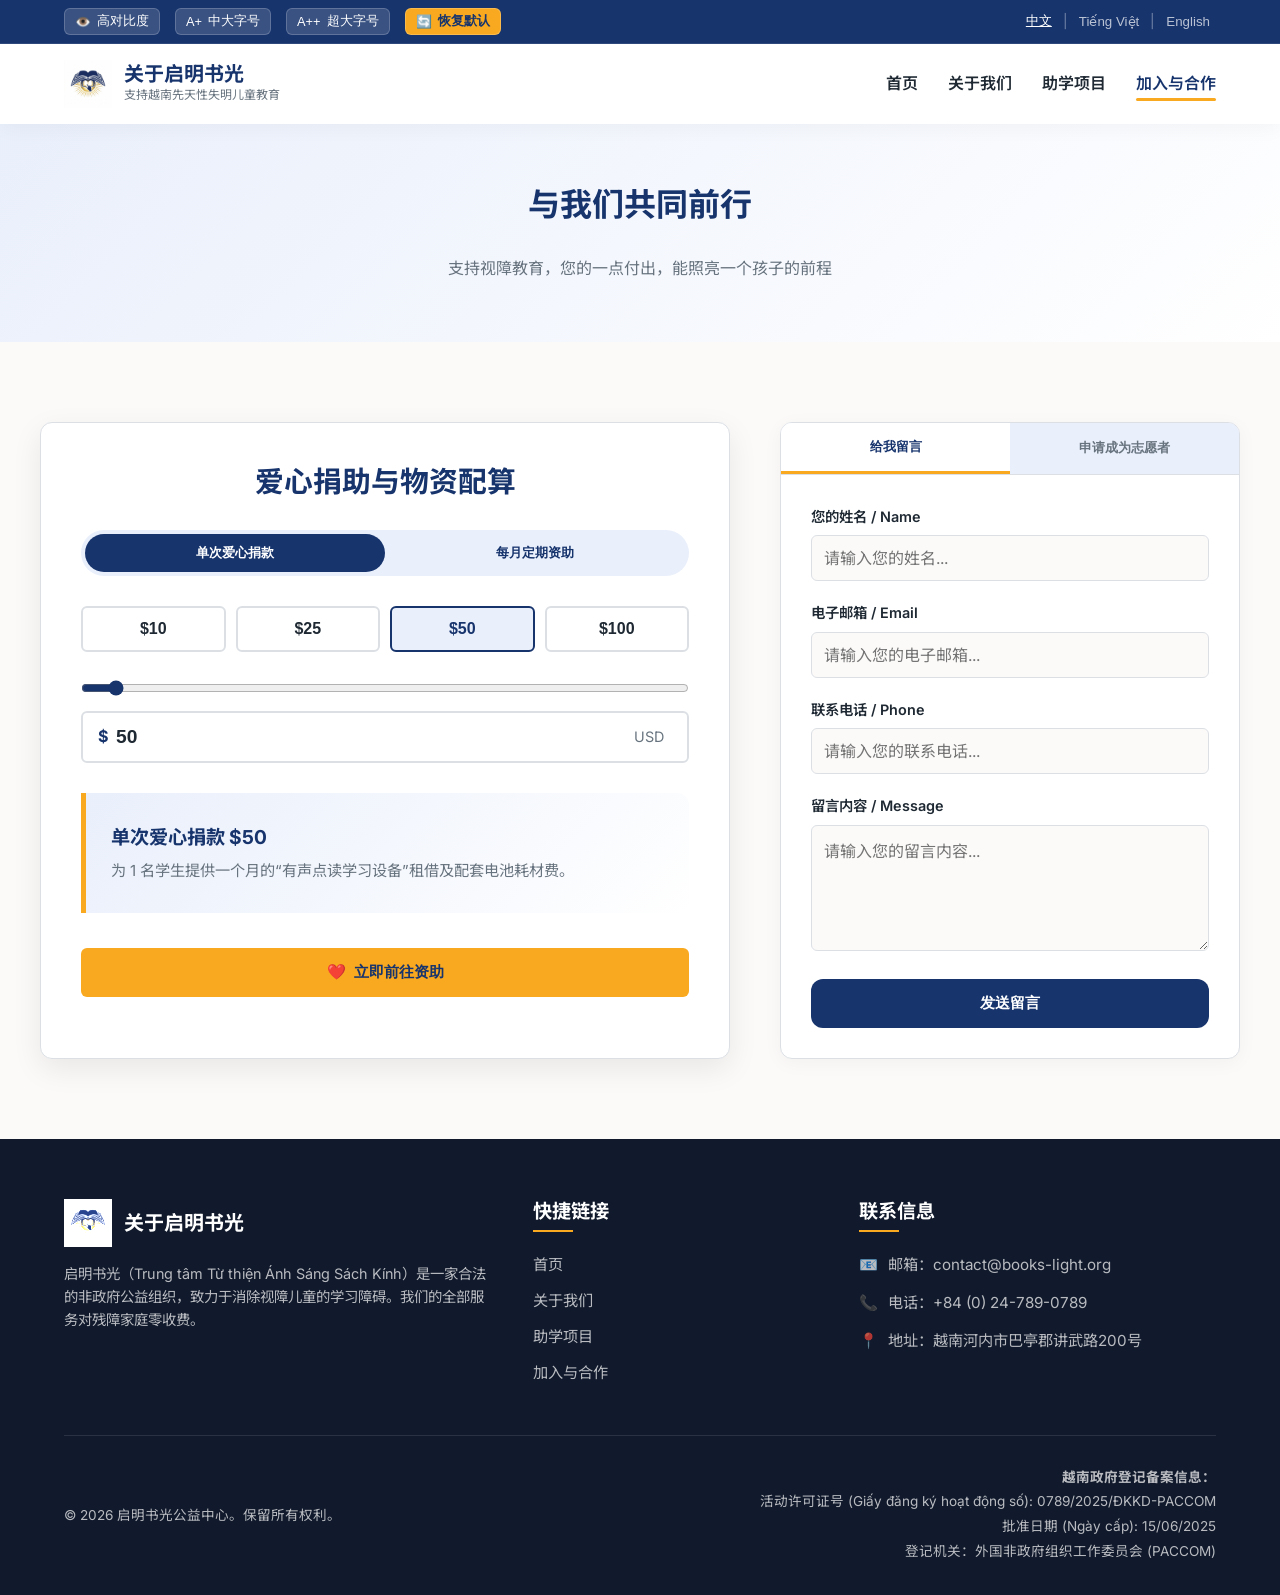
==== contact.html @ c564d702 "Create premium, responsive, and accessible static website for 启明书光公益中心" ====
<!DOCTYPE html>
<html lang="zh">
<head>
    <meta charset="UTF-8">
    <meta name="viewport" content="width=device-width, initial-scale=1.0">
    <meta name="description" content="加入启明书光公益中心。支持我们的助学项目，成为有声朗读或课本解答志愿者。使用爱心捐赠计算器了解善款配算详情。">
    <title>加入与合作 | 启明书光公益中心</title>
    <link rel="stylesheet" href="css/styles.css">
</head>
<body>

    <!-- 1. 无障碍顶部快捷工具栏 -->
    <div class="accessibility-bar">
        <div class="container">
            <div class="accessibility-controls">
                <button class="accessibility-btn" id="btn-contrast" title="Toggle High Contrast Mode">
                    👁️ <span data-i18n="acc-contrast">高对比度</span>
                </button>
                <button class="accessibility-btn" id="btn-large-text" title="Set Large Font Size">
                    A+ <span data-i18n="acc-large">中大字号</span>
                </button>
                <button class="accessibility-btn" id="btn-xl-text" title="Set Extra Large Font Size">
                    A++ <span data-i18n="acc-xl">超大字号</span>
                </button>
                <button class="accessibility-btn" id="btn-reset-text" title="Reset Accessibility Options">
                    🔄 <span data-i18n="acc-reset">默认</span>
                </button>
            </div>
            <div class="lang-selector">
                <button class="lang-btn active" data-lang="zh">中文</button>
                <span style="color: rgba(255,255,255,0.4)">|</span>
                <button class="lang-btn" data-lang="vi">Tiếng Việt</button>
                <span style="color: rgba(255,255,255,0.4)">|</span>
                <button class="lang-btn" data-lang="en">English</button>
            </div>
        </div>
    </div>

    <!-- 2. 导航头部 -->
    <header>
        <div class="container">
            <a href="index.html" class="logo-container">
                <img src="assets/logo.png" alt="启明书光 Logo" class="logo-img">
                <div class="logo-text">
                    <h1 data-i18n="footer-about-title">启明书光公益中心</h1>
                    <p data-i18n="sub-title">支持越南先天性失明儿童教育</p>
                </div>
            </a>
            <nav>
                <ul class="nav-links" id="nav-links">
                    <li><a href="index.html" data-i18n="nav-home">首页</a></li>
                    <li><a href="about.html" data-i18n="nav-about">关于我们</a></li>
                    <li><a href="projects.html" data-i18n="nav-projects">助学项目</a></li>
                    <li><a href="contact.html" class="active" data-i18n="nav-contact">加入与合作</a></li>
                </ul>
            </nav>
            <button class="menu-toggle" id="menu-toggle" aria-label="Toggle navigation menu">&#9776;</button>
        </div>
    </header>

    <!-- 3. Header -->
    <section class="hero" style="padding: 60px 0;">
        <div class="container" style="text-align: center;">
            <h2 data-i18n="contact-title">与我们共同前行</h2>
            <p data-i18n="contact-subtitle" style="color: var(--color-text-light); margin-top: 10px; max-width: 800px; margin-left: auto; margin-right: auto;">
                支持视障教育，您的一点付出，能照亮一个孩子的前程
            </p>
        </div>
    </section>

    <!-- 4. 双侧主面板布局 -->
    <section class="section-padding container fade-in-section" id="donate-anchor">
        <div class="contact-grid">
            
            <!-- 左侧：爱心计算器 -->
            <div class="donation-calculator">
                <div class="donation-calc-title">
                    <h3 data-i18n="calc-title">爱心捐赠与物资配算</h3>
                </div>
                
                <!-- 单次/定期 -->
                <div class="donation-toggle">
                    <button class="donation-toggle-btn active" id="toggle-onetime" data-i18n="calc-onetime">单次爱心捐款</button>
                    <button class="donation-toggle-btn" id="toggle-monthly" data-i18n="calc-monthly">每月定期资助</button>
                </div>
                
                <!-- 快捷预设选项 -->
                <div class="donation-presets">
                    <button class="preset-btn" data-val="10">$10</button>
                    <button class="preset-btn" data-val="25">$25</button>
                    <button class="preset-btn active" data-val="50">$50</button>
                    <button class="preset-btn" data-val="100">$100</button>
                </div>
                
                <!-- 滑块与自定义输入框 -->
                <div class="donation-input-container">
                    <input type="range" min="5" max="1000" step="5" value="50" class="donation-slider" id="donation-slider">
                    
                    <div class="custom-amount-wrapper">
                        <span>$</span>
                        <input type="number" class="custom-amount-input" id="custom-amount-input" min="5" max="10000" value="50">
                        <span style="font-size: 0.9rem; color: var(--color-text-light); font-weight: normal; margin-left: auto;">USD</span>
                    </div>
                </div>
                
                <!-- 动态影响文案盒子 -->
                <div class="donation-impact-box">
                    <div class="impact-main" id="impact-main">
                        单次爱心捐款 $50
                    </div>
                    <div class="impact-details" id="impact-details">
                        为 1 名学生提供一个月的“有声点读学习设备”租借及配套电池耗材费。
                    </div>
                </div>
                
                <button class="btn btn-secondary" style="width: 100%; border-radius: var(--border-radius-sm);" id="btn-donate-submit">
                    ❤️ <span data-i18n="calc-btn-donate">立即前往资助</span>
                </button>
            </div>
            
            <!-- 右侧：加入与合作留言框 (双标签页) -->
            <div class="contact-tabs-container">
                <div class="tab-headers">
                    <button class="tab-btn active" data-tab="message" data-i18n="tab-message">给我留言</button>
                    <button class="tab-btn" data-tab="volunteer" data-i18n="tab-volunteer">申请成为志愿者</button>
                </div>
                
                <!-- 标签页 1：留言咨询 -->
                <div class="tab-panel active" id="panel-message">
                    <form id="form-message">
                        <div class="form-group">
                            <label for="msg-name" data-i18n="form-name">您的姓名 / Name</label>
                            <input type="text" id="msg-name" class="form-control" data-i18n-placeholder="form-placeholder-name" placeholder="请输入您的姓名..." required>
                        </div>
                        
                        <div class="form-group">
                            <label for="msg-email" data-i18n="form-email">电子邮箱 / Email</label>
                            <input type="email" id="msg-email" class="form-control" data-i18n-placeholder="form-placeholder-email" placeholder="请输入您的电子邮箱..." required>
                        </div>
                        
                        <div class="form-group">
                            <label for="msg-phone" data-i18n="form-phone">联系电话 / Phone</label>
                            <input type="tel" id="msg-phone" class="form-control" data-i18n-placeholder="form-placeholder-phone" placeholder="请输入您的联系电话...">
                        </div>
                        
                        <div class="form-group">
                            <label for="msg-content" data-i18n="form-msg">留言内容 / Message</label>
                            <textarea id="msg-content" class="form-control" rows="5" data-i18n-placeholder="form-placeholder-msg" placeholder="请输入您的留言内容..." required></textarea>
                        </div>
                        
                        <button type="submit" class="btn btn-primary" style="width: 100%;" data-i18n="btn-submit-msg">发送留言</button>
                    </form>
                </div>
                
                <!-- 标签页 2：申请志愿者 -->
                <div class="tab-panel" id="panel-volunteer">
                    <form id="form-volunteer">
                        <div class="form-group">
                            <label for="v-name" data-i18n="form-name">您的姓名 / Name</label>
                            <input type="text" id="v-name" class="form-control" data-i18n-placeholder="form-placeholder-name" placeholder="请输入您的姓名..." required>
                        </div>
                        
                        <div class="form-group">
                            <label for="v-email" data-i18n="form-email">电子邮箱 / Email</label>
                            <input type="email" id="v-email" class="form-control" data-i18n-placeholder="form-placeholder-email" placeholder="请输入您的电子邮箱..." required>
                        </div>
                        
                        <div class="form-group">
                            <label for="v-role" data-i18n="form-v-role">期望担任的志愿者角色</label>
                            <select id="v-role" class="form-control" required>
                                <option value="teacher" data-i18n="v-role-teacher">课本答疑老师（教师、相关专业学生优先）</option>
                                <option value="audio" data-i18n="v-role-audio">声音朗读志愿者（普通话/越语发音清晰）</option>
                                <option value="other" data-i18n="v-role-other">其他支持（翻译、系统维护、物资运送）</option>
                            </select>
                        </div>
                        
                        <div class="form-group">
                            <label for="v-resume" data-i18n="form-v-resume">您的背景/特教相关经验简介</label>
                            <textarea id="v-resume" class="form-control" rows="4" data-i18n-placeholder="form-placeholder-resume" placeholder="请简单描述您的特长、可用时间以及相关经验..."></textarea>
                        </div>
                        
                        <button type="submit" class="btn btn-primary" style="width: 100%;" data-i18n="btn-submit-v">提交志愿者申请</button>
                    </form>
                </div>
            </div>
            
        </div>
    </section>

    <!-- 5. 页脚 -->
    <footer>
        <div class="container">
            <div class="footer-grid">
                <div>
                    <div class="footer-logo-container logo-container">
                        <img src="assets/logo.png" alt="Logo" class="logo-img" style="filter: brightness(1.5);">
                        <div class="logo-text">
                            <h1 data-i18n="footer-about-title">启明书光公益中心</h1>
                        </div>
                    </div>
                    <p class="footer-desc" data-i18n="footer-about-desc">
                        启明书光是一个合法的非政府公益组织，致力于消除视障儿童的学习障碍。我们的全部服务对残障家庭零收费。
                    </p>
                </div>
                <div class="footer-links">
                    <h3 data-i18n="footer-links-title">快捷链接</h3>
                    <ul>
                        <li><a href="index.html" data-i18n="nav-home">首页</a></li>
                        <li><a href="about.html" data-i18n="nav-about">关于我们</a></li>
                        <li><a href="projects.html" data-i18n="nav-projects">助学项目</a></li>
                        <li><a href="contact.html" data-i18n="nav-contact">加入与合作</a></li>
                    </ul>
                </div>
                <div class="footer-contact">
                    <h3 data-i18n="footer-contact-title">联系信息</h3>
                    <p>📧 <span data-i18n="footer-email">邮箱：contact@books-light.org</span></p>
                    <p>📞 <span data-i18n="footer-phone">电话：+84 (0) 24-789-0789</span></p>
                    <p>📍 <span data-i18n="footer-addr">地址：越南河内市巴亭郡讲武路200号</span></p>
                </div>
            </div>
            <hr class="footer-divider">
            <div class="footer-bottom">
                <div class="footer-copyright" data-i18n="footer-copyright">
                    © 2026 启明书光公益中心。保留所有权利。
                </div>
                <div class="footer-reg-info">
                    <strong data-i18n="paccom-title">越南政府登记备案信息：</strong>
                    <p data-i18n="paccom-line-1">活动许可证号：0789/2025/ĐKKD-PACCOM</p>
                    <p data-i18n="paccom-line-2">批准日期：15/06/2025</p>
                    <p data-i18n="paccom-line-3">登记机关：外国非政府组织工作委员会 (PACCOM)</p>
                </div>
            </div>
        </div>
    </footer>

    <!-- 脚本引用 -->
    <script src="js/lang.js"></script>
    <script src="js/donation.js"></script>
    <script src="js/main.js"></script>
</body>
</html>
---- css/styles.css ----
/* 启明书光公益中心 - 核心样式表 */
@import url('https://fonts.googleapis.com/css2?family=Inter:wght@300;400;500;600;700&family=Outfit:wght@400;500;600;700;800&family=Noto+Sans+SC:wght@300;400;500;700;900&display=swap');

:root {
    /* 核心色值（HLS） */
    --primary-hue: 220;
    --secondary-hue: 38;
    
    --color-primary: hsl(var(--primary-hue), 65%, 26%);
    --color-primary-hover: hsl(var(--primary-hue), 65%, 20%);
    --color-primary-light: hsl(var(--primary-hue), 70%, 95%);
    --color-secondary: hsl(var(--secondary-hue), 95%, 55%);
    --color-secondary-hover: hsl(var(--secondary-hue), 95%, 45%);
    --color-secondary-light: hsl(var(--secondary-hue), 100%, 94%);
    
    --color-bg: hsl(30, 20%, 98%);
    --color-card-bg: hsl(0, 0%, 100%);
    --color-text: hsl(210, 24%, 16%);
    --color-text-light: hsl(210, 10%, 45%);
    --color-border: hsl(210, 15%, 88%);
    --color-success: hsl(142, 70%, 35%);
    
    /* 字体定义 */
    --font-main: 'Inter', 'Noto Sans SC', -apple-system, sans-serif;
    --font-title: 'Outfit', 'Noto Sans SC', sans-serif;
    
    /* 无障碍基本字号 */
    --font-size-base: 1rem;
    --border-radius-sm: 6px;
    --border-radius-md: 12px;
    --border-radius-lg: 24px;
    --box-shadow-subtle: 0 4px 20px rgba(0, 0, 0, 0.04);
    --box-shadow-medium: 0 10px 30px rgba(0, 0, 0, 0.08);
    --transition-smooth: all 0.3s cubic-bezier(0.4, 0, 0.2, 1);
    
    --header-height: 80px;
}

/* ==========================================================================
   无障碍适配层 (Accessibility Styles)
   ========================================================================== */

/* 1. 高对比度模式 (High Contrast Mode) */
body.accessibility-contrast {
    --color-bg: #000000 !important;
    --color-card-bg: #121212 !important;
    --color-text: #FFFF00 !important; /* 经典黄色高对比度文本 */
    --color-text-light: #FFFFFF !important;
    --color-primary: #FFFF00 !important;
    --color-primary-hover: #FFFF55 !important;
    --color-primary-light: #222222 !important;
    --color-secondary: #00FFFF !important; /* 青色次要色 */
    --color-secondary-hover: #55FFFF !important;
    --color-secondary-light: #111111 !important;
    --color-border: #FFFF00 !important;
    --box-shadow-subtle: none !important;
    --box-shadow-medium: none !important;
    background-image: none !important;
}

body.accessibility-contrast a,
body.accessibility-contrast button,
body.accessibility-contrast label,
body.accessibility-contrast input,
body.accessibility-contrast select,
body.accessibility-contrast textarea {
    border: 2px solid #FFFF00 !important;
    color: #FFFF00 !important;
    background-color: #000000 !important;
}

body.accessibility-contrast a:hover,
body.accessibility-contrast button:hover {
    background-color: #FFFF00 !important;
    color: #000000 !important;
}

/* 2. 字体放大控制 */
body.accessibility-large-text {
    --font-size-base: 1.25rem !important; /* 增加25% */
}
body.accessibility-xl-text {
    --font-size-base: 1.45rem !important;  /* 增加45% */
}

/* ==========================================================================
   基础复位 & 通用样式
   ========================================================================== */
* {
    box-sizing: border-box;
    margin: 0;
    padding: 0;
}

body {
    font-family: var(--font-main);
    font-size: var(--font-size-base);
    line-height: 1.7;
    background-color: var(--color-bg);
    color: var(--color-text);
    overflow-x: hidden;
    transition: var(--transition-smooth);
}

h1, h2, h3, h4, h5, h6 {
    font-family: var(--font-title);
    font-weight: 700;
    line-height: 1.3;
    color: var(--color-primary);
}

h1 { font-size: calc(var(--font-size-base) * 2.5); }
h2 { font-size: calc(var(--font-size-base) * 2); margin-bottom: 1.2rem; position: relative; display: inline-block; }
h3 { font-size: calc(var(--font-size-base) * 1.4); margin-bottom: 0.8rem; }

a {
    color: var(--color-primary);
    text-decoration: none;
    transition: var(--transition-smooth);
}

a:hover {
    color: var(--color-secondary-hover);
}

ul {
    list-style-position: inside;
}

img {
    max-width: 100%;
    height: auto;
    display: block;
}

.container {
    width: 100%;
    max-width: 1200px;
    margin: 0 auto;
    padding: 0 24px;
}

.section-padding {
    padding: 80px 0;
}

/* ==========================================================================
   无障碍顶部快捷栏 (Accessibility Toolbar)
   ========================================================================== */
.accessibility-bar {
    background-color: var(--color-primary);
    color: #ffffff;
    padding: 8px 0;
    font-size: 0.85rem;
    border-bottom: 1px solid rgba(255, 255, 255, 0.1);
    position: relative;
    z-index: 1001;
}

.accessibility-bar .container {
    display: flex;
    justify-content: space-between;
    align-items: center;
    flex-wrap: wrap;
    gap: 10px;
}

.accessibility-controls {
    display: flex;
    gap: 15px;
    align-items: center;
}

.accessibility-btn {
    background: rgba(255, 255, 255, 0.15);
    border: 1px solid rgba(255, 255, 255, 0.2);
    color: #ffffff;
    padding: 4px 10px;
    font-size: 0.8rem;
    border-radius: var(--border-radius-sm);
    cursor: pointer;
    transition: var(--transition-smooth);
    display: inline-flex;
    align-items: center;
    gap: 6px;
}

.accessibility-btn:hover, .accessibility-btn.active {
    background-color: var(--color-secondary);
    color: var(--color-primary);
    font-weight: 600;
}

.lang-selector {
    display: flex;
    gap: 5px;
}

.lang-btn {
    background: none;
    border: none;
    color: rgba(255, 255, 255, 0.7);
    padding: 2px 6px;
    cursor: pointer;
    font-weight: 500;
    transition: var(--transition-smooth);
}

.lang-btn:hover, .lang-btn.active {
    color: #ffffff;
    text-decoration: underline;
}

/* ==========================================================================
   导航头部 (Header & Navigation)
   ========================================================================== */
header {
    background-color: var(--color-card-bg);
    box-shadow: var(--box-shadow-subtle);
    position: sticky;
    top: 0;
    z-index: 1000;
    height: var(--header-height);
    transition: var(--transition-smooth);
}

header .container {
    display: flex;
    justify-content: space-between;
    align-items: center;
    height: 100%;
}

.logo-container {
    display: flex;
    align-items: center;
    gap: 12px;
}

.logo-img {
    height: 48px;
    width: auto;
}

.logo-text h1 {
    font-size: calc(var(--font-size-base) * 1.25);
    line-height: 1.1;
    margin: 0;
}

.logo-text p {
    font-size: 0.75rem;
    color: var(--color-text-light);
    margin: 0;
}

.nav-links {
    display: flex;
    gap: 30px;
    list-style: none;
    align-items: center;
}

.nav-links a {
    color: var(--color-text);
    font-weight: 600;
    position: relative;
    padding: 8px 0;
}

.nav-links a::after {
    content: '';
    position: absolute;
    bottom: 0;
    left: 0;
    width: 0;
    height: 3px;
    background-color: var(--color-secondary);
    transition: var(--transition-smooth);
    border-radius: 2px;
}

.nav-links a:hover::after,
.nav-links a.active::after {
    width: 100%;
}

.nav-links a.active {
    color: var(--color-primary);
}

.menu-toggle {
    display: none;
    background: none;
    border: none;
    font-size: 1.8rem;
    color: var(--color-primary);
    cursor: pointer;
}

/* ==========================================================================
   按钮系统 (Buttons)
   ========================================================================== */
.btn {
    display: inline-flex;
    align-items: center;
    justify-content: center;
    padding: 12px 28px;
    border-radius: var(--border-radius-md);
    font-weight: 700;
    transition: var(--transition-smooth);
    cursor: pointer;
    border: 2px solid transparent;
    font-size: calc(var(--font-size-base) * 0.95);
    gap: 8px;
}

.btn-primary {
    background-color: var(--color-primary);
    color: #ffffff;
}

.btn-primary:hover {
    background-color: var(--color-primary-hover);
    color: #ffffff;
    transform: translateY(-2px);
}

.btn-secondary {
    background-color: var(--color-secondary);
    color: var(--color-primary);
}

.btn-secondary:hover {
    background-color: var(--color-secondary-hover);
    color: var(--color-primary);
    transform: translateY(-2px);
}

.btn-outline {
    background: transparent;
    border: 2px solid var(--color-primary);
    color: var(--color-primary);
}

.btn-outline:hover {
    background-color: var(--color-primary);
    color: #ffffff;
    transform: translateY(-2px);
}

/* ==========================================================================
   首页 Hero 区域 (Hero Section)
   ========================================================================== */
.hero {
    position: relative;
    padding: 100px 0;
    background: linear-gradient(135deg, var(--color-primary-light) 0%, #ffffff 100%);
    overflow: hidden;
}

.hero-grid {
    display: grid;
    grid-template-columns: 1.1fr 0.9fr;
    gap: 40px;
    align-items: center;
}

.hero-content h2 {
    font-size: calc(var(--font-size-base) * 2.8);
    line-height: 1.2;
    margin-bottom: 20px;
    color: var(--color-primary);
}

.hero-content h2 span {
    color: var(--color-secondary-hover);
}

.hero-content p {
    font-size: calc(var(--font-size-base) * 1.15);
    color: var(--color-text-light);
    margin-bottom: 30px;
}

.hero-buttons {
    display: flex;
    gap: 15px;
    flex-wrap: wrap;
}

.hero-image-wrapper {
    position: relative;
    z-index: 2;
}

.hero-image {
    border-radius: var(--border-radius-lg);
    box-shadow: var(--box-shadow-medium);
    border: 8px solid #ffffff;
    transition: var(--transition-smooth);
    width: 100%;
}

.hero-image:hover {
    transform: scale(1.02);
}

.hero-image-decoration {
    position: absolute;
    width: 120px;
    height: 120px;
    background: var(--color-secondary-light);
    border-radius: 50%;
    z-index: -1;
    bottom: -20px;
    left: -20px;
}

/* ==========================================================================
   卡片与统计 (Stats & Cards)
   ========================================================================== */
.stats-section {
    background-color: var(--color-primary);
    color: #ffffff;
    padding: 60px 0;
}

.stats-grid {
    display: grid;
    grid-template-columns: repeat(3, 1fr);
    gap: 30px;
    text-align: center;
}

.stat-card h3 {
    font-size: calc(var(--font-size-base) * 3);
    color: var(--color-secondary);
    margin-bottom: 5px;
    font-weight: 800;
}

.stat-card p {
    font-size: calc(var(--font-size-base) * 1.1);
    color: rgba(255, 255, 255, 0.9);
}

/* 使命板块 */
.mission-cards {
    display: grid;
    grid-template-columns: repeat(3, 1fr);
    gap: 30px;
    margin-top: 40px;
}

.card {
    background-color: var(--color-card-bg);
    border-radius: var(--border-radius-md);
    padding: 35px;
    box-shadow: var(--box-shadow-subtle);
    border: 1px solid var(--color-border);
    transition: var(--transition-smooth);
}

.card:hover {
    transform: translateY(-8px);
    box-shadow: var(--box-shadow-medium);
    border-color: var(--color-secondary);
}

.card-icon {
    font-size: 2.5rem;
    color: var(--color-secondary);
    margin-bottom: 20px;
}

/* ==========================================================================
   项目列表 (Projects Page Elements)
   ========================================================================== */
.filters {
    display: flex;
    justify-content: center;
    gap: 15px;
    margin-bottom: 40px;
    flex-wrap: wrap;
}

.filter-btn {
    background-color: var(--color-card-bg);
    border: 1px solid var(--color-border);
    padding: 8px 20px;
    border-radius: 30px;
    cursor: pointer;
    font-weight: 600;
    transition: var(--transition-smooth);
    color: var(--color-text);
}

.filter-btn:hover, .filter-btn.active {
    background-color: var(--color-primary);
    color: #ffffff;
    border-color: var(--color-primary);
}

.projects-grid {
    display: grid;
    grid-template-columns: repeat(auto-fill, minmax(350px, 1fr));
    gap: 30px;
}

.project-card {
    background-color: var(--color-card-bg);
    border-radius: var(--border-radius-md);
    overflow: hidden;
    box-shadow: var(--box-shadow-subtle);
    border: 1px solid var(--color-border);
    transition: var(--transition-smooth);
    display: flex;
    flex-direction: column;
}

.project-card:hover {
    transform: translateY(-5px);
    box-shadow: var(--box-shadow-medium);
}

.project-img {
    height: 220px;
    background-color: #eee;
    position: relative;
}

.project-tag {
    position: absolute;
    top: 15px;
    left: 15px;
    background-color: var(--color-secondary);
    color: var(--color-primary);
    padding: 4px 12px;
    border-radius: 20px;
    font-weight: 700;
    font-size: 0.8rem;
}

.project-body {
    padding: 25px;
    flex-grow: 1;
    display: flex;
    flex-direction: column;
}

.project-body h3 {
    margin-bottom: 10px;
}

.project-body p {
    color: var(--color-text-light);
    font-size: 0.95rem;
    margin-bottom: 20px;
    flex-grow: 1;
}

.project-progress {
    margin-top: auto;
}

.progress-label {
    display: flex;
    justify-content: space-between;
    font-size: 0.85rem;
    font-weight: 600;
    margin-bottom: 6px;
}

.progress-bar-bg {
    background-color: var(--color-primary-light);
    height: 8px;
    border-radius: 4px;
    overflow: hidden;
}

.progress-bar-fill {
    background-color: var(--color-secondary);
    height: 100%;
    width: 0%; /* JS控制 */
    transition: width 1s ease-out;
}

/* ==========================================================================
   关于我们 / 时间轴 (About Page & Timeline)
   ========================================================================== */
.timeline {
    position: relative;
    max-width: 800px;
    margin: 40px auto 0 auto;
}

.timeline::after {
    content: '';
    position: absolute;
    width: 4px;
    background-color: var(--color-primary-light);
    top: 0;
    bottom: 0;
    left: 50%;
    margin-left: -2px;
}

.timeline-item {
    padding: 10px 40px;
    position: relative;
    background-color: inherit;
    width: 50%;
}

.timeline-item::after {
    content: '';
    position: absolute;
    width: 20px;
    height: 20px;
    right: -10px;
    background-color: #ffffff;
    border: 4px solid var(--color-secondary);
    top: 15px;
    border-radius: 50%;
    z-index: 1;
    transition: var(--transition-smooth);
}

.timeline-item:hover::after {
    background-color: var(--color-primary);
    transform: scale(1.2);
}

.left {
    left: 0;
}

.right {
    left: 50%;
}

.right::after {
    left: -10px;
}

.timeline-content {
    padding: 20px 30px;
    background-color: var(--color-card-bg);
    position: relative;
    border-radius: var(--border-radius-md);
    box-shadow: var(--box-shadow-subtle);
    border: 1px solid var(--color-border);
}

.timeline-date {
    font-weight: 700;
    color: var(--color-secondary-hover);
    font-size: 1.1rem;
    margin-bottom: 5px;
}

/* 团队 */
.team-grid {
    display: grid;
    grid-template-columns: repeat(4, 1fr);
    gap: 30px;
    margin-top: 40px;
}

.team-card {
    text-align: center;
    background-color: var(--color-card-bg);
    border-radius: var(--border-radius-md);
    padding: 25px 15px;
    border: 1px solid var(--color-border);
    box-shadow: var(--box-shadow-subtle);
    transition: var(--transition-smooth);
}

.team-card:hover {
    transform: translateY(-5px);
    box-shadow: var(--box-shadow-medium);
}

.team-avatar {
    width: 120px;
    height: 120px;
    border-radius: 50%;
    margin: 0 auto 20px auto;
    object-fit: cover;
    border: 4px solid var(--color-primary-light);
}

.team-card h3 {
    margin-bottom: 2px;
}

.team-card p {
    color: var(--color-text-light);
    font-size: 0.9rem;
}

/* ==========================================================================
   联系与捐款计算器 (Contact & Donation Calculator)
   ========================================================================== */
.contact-grid {
    display: grid;
    grid-template-columns: 1.2fr 0.8fr;
    gap: 50px;
}

.donation-calculator {
    background-color: var(--color-card-bg);
    border-radius: var(--border-radius-md);
    padding: 40px;
    box-shadow: var(--box-shadow-medium);
    border: 1px solid var(--color-border);
}

.donation-calc-title {
    text-align: center;
    margin-bottom: 30px;
}

.donation-calc-title h3 {
    font-size: 1.8rem;
    color: var(--color-primary);
}

.donation-toggle {
    display: flex;
    background-color: var(--color-primary-light);
    border-radius: 30px;
    padding: 4px;
    margin-bottom: 30px;
}

.donation-toggle-btn {
    flex: 1;
    background: none;
    border: none;
    padding: 10px 0;
    font-weight: 700;
    border-radius: 26px;
    cursor: pointer;
    transition: var(--transition-smooth);
    color: var(--color-primary);
}

.donation-toggle-btn.active {
    background-color: var(--color-primary);
    color: #ffffff;
}

.donation-presets {
    display: grid;
    grid-template-columns: repeat(4, 1fr);
    gap: 10px;
    margin-bottom: 25px;
}

.preset-btn {
    background-color: var(--color-card-bg);
    border: 2px solid var(--color-border);
    padding: 12px 5px;
    border-radius: var(--border-radius-sm);
    cursor: pointer;
    font-weight: 700;
    font-size: 1rem;
    color: var(--color-text);
    transition: var(--transition-smooth);
}

.preset-btn:hover, .preset-btn.active {
    border-color: var(--color-primary);
    background-color: var(--color-primary-light);
    color: var(--color-primary);
}

.donation-input-container {
    margin-bottom: 30px;
}

.donation-slider {
    width: 100%;
    margin-bottom: 15px;
    cursor: pointer;
    accent-color: var(--color-primary);
}

.custom-amount-wrapper {
    display: flex;
    align-items: center;
    border: 2px solid var(--color-border);
    border-radius: var(--border-radius-sm);
    padding: 10px 15px;
}

.custom-amount-wrapper span {
    font-weight: 700;
    margin-right: 8px;
    color: var(--color-primary);
}

.custom-amount-input {
    border: none;
    outline: none;
    font-size: 1.2rem;
    font-weight: 700;
    width: 100%;
    color: var(--color-text);
    background: transparent;
}

.donation-impact-box {
    background: linear-gradient(135deg, var(--color-primary-light) 0%, rgba(255,255,255,0.7) 100%);
    border-left: 5px solid var(--color-secondary);
    padding: 25px;
    border-radius: 0 var(--border-radius-md) var(--border-radius-md) 0;
    margin-bottom: 35px;
    min-height: 120px;
    display: flex;
    flex-direction: column;
    justify-content: center;
}

.impact-main {
    font-size: 1.2rem;
    font-weight: 700;
    color: var(--color-primary);
    margin-bottom: 5px;
}

.impact-details {
    font-size: 0.95rem;
    color: var(--color-text-light);
}

.contact-tabs-container {
    background-color: var(--color-card-bg);
    border-radius: var(--border-radius-md);
    border: 1px solid var(--color-border);
    box-shadow: var(--box-shadow-subtle);
    overflow: hidden;
}

.tab-headers {
    display: flex;
    background-color: var(--color-primary-light);
    border-bottom: 1px solid var(--color-border);
}

.tab-btn {
    flex: 1;
    background: none;
    border: none;
    padding: 15px 0;
    font-weight: 700;
    cursor: pointer;
    color: var(--color-text-light);
    transition: var(--transition-smooth);
}

.tab-btn.active {
    background-color: var(--color-card-bg);
    color: var(--color-primary);
    border-bottom: 3px solid var(--color-secondary);
}

.tab-panel {
    padding: 30px;
    display: none;
}

.tab-panel.active {
    display: block;
}

.form-group {
    margin-bottom: 20px;
}

.form-group label {
    display: block;
    margin-bottom: 6px;
    font-weight: 600;
    font-size: 0.9rem;
}

.form-control {
    width: 100%;
    padding: 12px;
    border: 1.5px solid var(--color-border);
    border-radius: var(--border-radius-sm);
    font-family: inherit;
    font-size: 1rem;
    outline: none;
    transition: var(--transition-smooth);
    background-color: var(--color-bg);
}

.form-control:focus {
    border-color: var(--color-primary);
    background-color: #ffffff;
    box-shadow: 0 0 0 3px var(--color-primary-light);
}

/* ==========================================================================
   页脚 (Footer)
   ========================================================================== */
footer {
    background-color: hsl(220, 45%, 12%);
    color: rgba(255, 255, 255, 0.7);
    padding: 60px 0 30px 0;
    font-size: 0.95rem;
}

.footer-grid {
    display: grid;
    grid-template-columns: 1.2fr 0.8fr 1fr;
    gap: 40px;
    margin-bottom: 40px;
}

.footer-logo-container {
    margin-bottom: 15px;
}

.footer-logo-container .logo-text h1 {
    color: #ffffff;
}

.footer-desc {
    font-size: 0.9rem;
    line-height: 1.6;
}

.footer-links h3, .footer-contact h3 {
    color: #ffffff;
    font-size: 1.2rem;
    margin-bottom: 20px;
    position: relative;
    padding-bottom: 8px;
}

.footer-links h3::after, .footer-contact h3::after {
    content: '';
    position: absolute;
    bottom: 0;
    left: 0;
    width: 40px;
    height: 2px;
    background-color: var(--color-secondary);
}

.footer-links ul {
    list-style: none;
}

.footer-links li {
    margin-bottom: 10px;
}

.footer-links a {
    color: rgba(255, 255, 255, 0.7);
}

.footer-links a:hover {
    color: var(--color-secondary);
    padding-left: 5px;
}

.footer-contact p {
    margin-bottom: 12px;
    display: flex;
    align-items: center;
    gap: 10px;
}

.footer-divider {
    border: none;
    border-top: 1px solid rgba(255, 255, 255, 0.1);
    margin-bottom: 30px;
}

.footer-bottom {
    display: flex;
    justify-content: space-between;
    align-items: center;
    flex-wrap: wrap;
    gap: 15px;
    font-size: 0.85rem;
}

.footer-reg-info {
    text-align: right;
    max-width: 500px;
}

.footer-reg-info p {
    margin-bottom: 2px;
}

/* ==========================================================================
   页面滚动动画 & 响应式适配
   ========================================================================== */
.fade-in-section {
    opacity: 0;
    transform: translateY(20px);
    transition: opacity 0.6s ease-out, transform 0.6s ease-out;
    visibility: hidden;
}

.fade-in-section.is-visible {
    opacity: 1;
    transform: none;
    visibility: visible;
}

@media (max-width: 1024px) {
    .team-grid {
        grid-template-columns: repeat(2, 1fr);
    }
}

@media (max-width: 768px) {
    h1 { font-size: calc(var(--font-size-base) * 2); }
    h2 { font-size: calc(var(--font-size-base) * 1.6); }
    
    .hero-grid {
        grid-template-columns: 1fr;
        gap: 30px;
    }
    
    .hero-content {
        text-align: center;
    }
    
    .hero-buttons {
        justify-content: center;
    }
    
    .stats-grid {
        grid-template-columns: 1fr;
        gap: 20px;
    }
    
    .mission-cards {
        grid-template-columns: 1fr;
        gap: 20px;
    }
    
    .contact-grid {
        grid-template-columns: 1fr;
        gap: 30px;
    }
    
    .footer-grid {
        grid-template-columns: 1fr;
        gap: 30px;
    }
    
    .footer-reg-info {
        text-align: left;
    }
    
    /* 移动端菜单 */
    .menu-toggle {
        display: block;
    }
    
    .nav-links {
        position: absolute;
        top: var(--header-height);
        left: -100%;
        width: 100%;
        height: calc(100vh - var(--header-height));
        background-color: var(--color-card-bg);
        flex-direction: column;
        justify-content: flex-start;
        padding-top: 40px;
        transition: var(--transition-smooth);
        box-shadow: 0 10px 10px rgba(0,0,0,0.05);
    }
    
    .nav-links.active {
        left: 0;
    }
    
    /* 时间轴响应式 */
    .timeline::after {
        left: 31px;
    }
    
    .timeline-item {
        width: 100%;
        padding-left: 70px;
        padding-right: 25px;
    }
    
    .timeline-item::after {
        left: 21px;
        right: auto;
    }
    
    .right {
        left: 0%;
    }
}
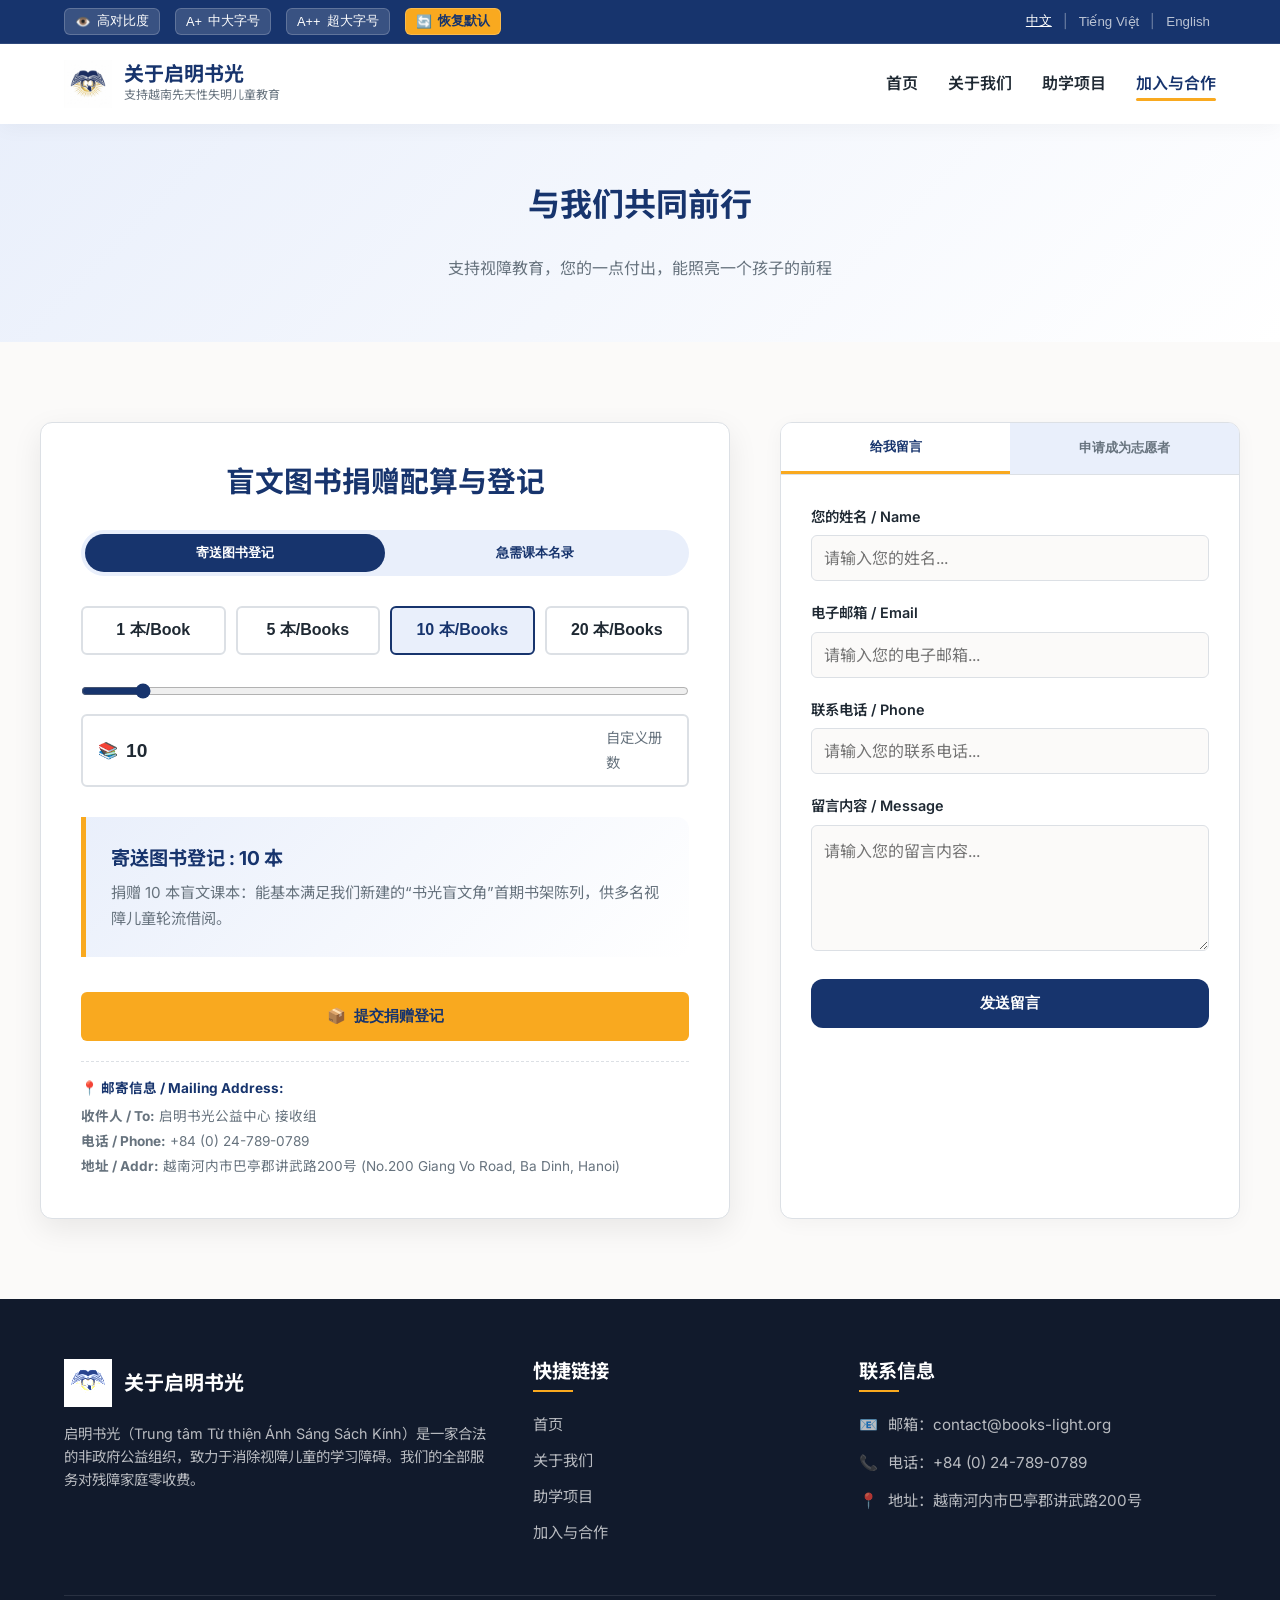
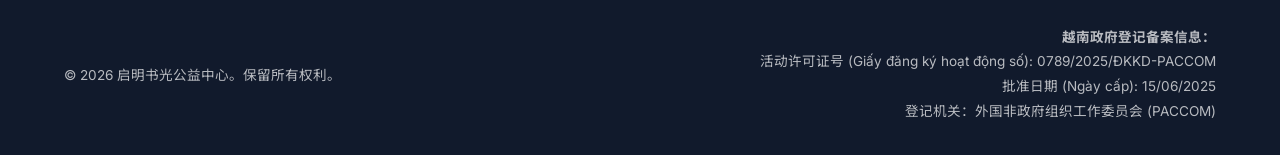
==== commit 3f430832: "Change donation widget to target physical Braille textbook donations and display mailing address" ====
--- a/contact.html
+++ b/contact.html
@@ -78,44 +78,52 @@
                     <h3 data-i18n="calc-title">爱心捐赠与物资配算</h3>
                 </div>
                 
-                <!-- 单次/定期 -->
+                <!-- 选项切换 -->
                 <div class="donation-toggle">
-                    <button class="donation-toggle-btn active" id="toggle-onetime" data-i18n="calc-onetime">单次爱心捐款</button>
-                    <button class="donation-toggle-btn" id="toggle-monthly" data-i18n="calc-monthly">每月定期资助</button>
+                    <button class="donation-toggle-btn active" id="toggle-monthly" data-i18n="calc-monthly">寄送图书登记</button>
+                    <button class="donation-toggle-btn" id="toggle-onetime" data-i18n="calc-onetime">急需课本名录</button>
                 </div>
                 
                 <!-- 快捷预设选项 -->
                 <div class="donation-presets">
-                    <button class="preset-btn" data-val="10">$10</button>
-                    <button class="preset-btn" data-val="25">$25</button>
-                    <button class="preset-btn active" data-val="50">$50</button>
-                    <button class="preset-btn" data-val="100">$100</button>
+                    <button class="preset-btn" data-val="1">1 本/Book</button>
+                    <button class="preset-btn" data-val="5">5 本/Books</button>
+                    <button class="preset-btn active" data-val="10">10 本/Books</button>
+                    <button class="preset-btn" data-val="20">20 本/Books</button>
                 </div>
                 
                 <!-- 滑块与自定义输入框 -->
                 <div class="donation-input-container">
-                    <input type="range" min="5" max="1000" step="5" value="50" class="donation-slider" id="donation-slider">
+                    <input type="range" min="1" max="100" step="1" value="10" class="donation-slider" id="donation-slider">
                     
                     <div class="custom-amount-wrapper">
-                        <span>$</span>
-                        <input type="number" class="custom-amount-input" id="custom-amount-input" min="5" max="10000" value="50">
-                        <span style="font-size: 0.9rem; color: var(--color-text-light); font-weight: normal; margin-left: auto;">USD</span>
+                        <span>📚</span>
+                        <input type="number" class="custom-amount-input" id="custom-amount-input" min="1" max="1000" value="10">
+                        <span style="font-size: 0.9rem; color: var(--color-text-light); font-weight: normal; margin-left: auto;" data-i18n="calc-custom">自定义册数</span>
                     </div>
                 </div>
                 
                 <!-- 动态影响文案盒子 -->
                 <div class="donation-impact-box">
                     <div class="impact-main" id="impact-main">
-                        单次爱心捐款 $50
+                        寄送图书登记 : 10 本
                     </div>
                     <div class="impact-details" id="impact-details">
-                        为 1 名学生提供一个月的“有声点读学习设备”租借及配套电池耗材费。
+                        能基本满足我们新建的“书光盲文角”首期书架陈列，供多名视障儿童轮流借阅。
                     </div>
                 </div>
                 
                 <button class="btn btn-secondary" style="width: 100%; border-radius: var(--border-radius-sm);" id="btn-donate-submit">
-                    ❤️ <span data-i18n="calc-btn-donate">立即前往资助</span>
-                </button>
+                    📦 <span data-i18n="calc-btn-donate">提交捐赠登记</span>
+                </button>
+                
+                <!-- 邮寄地址信息公示 -->
+                <div style="margin-top: 20px; font-size: 0.85rem; border-top: 1px dashed var(--color-border); padding-top: 15px; color: var(--color-text-light);">
+                    <p style="font-weight: 700; margin-bottom: 5px; color: var(--color-primary);">📍 邮寄信息 / Mailing Address:</p>
+                    <p style="margin-bottom: 2px;"><strong>收件人 / To:</strong> 启明书光公益中心 接收组</p>
+                    <p style="margin-bottom: 2px;"><strong>电话 / Phone:</strong> +84 (0) 24-789-0789</p>
+                    <p><strong>地址 / Addr:</strong> 越南河内市巴亭郡讲武路200号 (No.200 Giang Vo Road, Ba Dinh, Hanoi)</p>
+                </div>
             </div>
             
             <!-- 右侧：加入与合作留言框 (双标签页) -->
